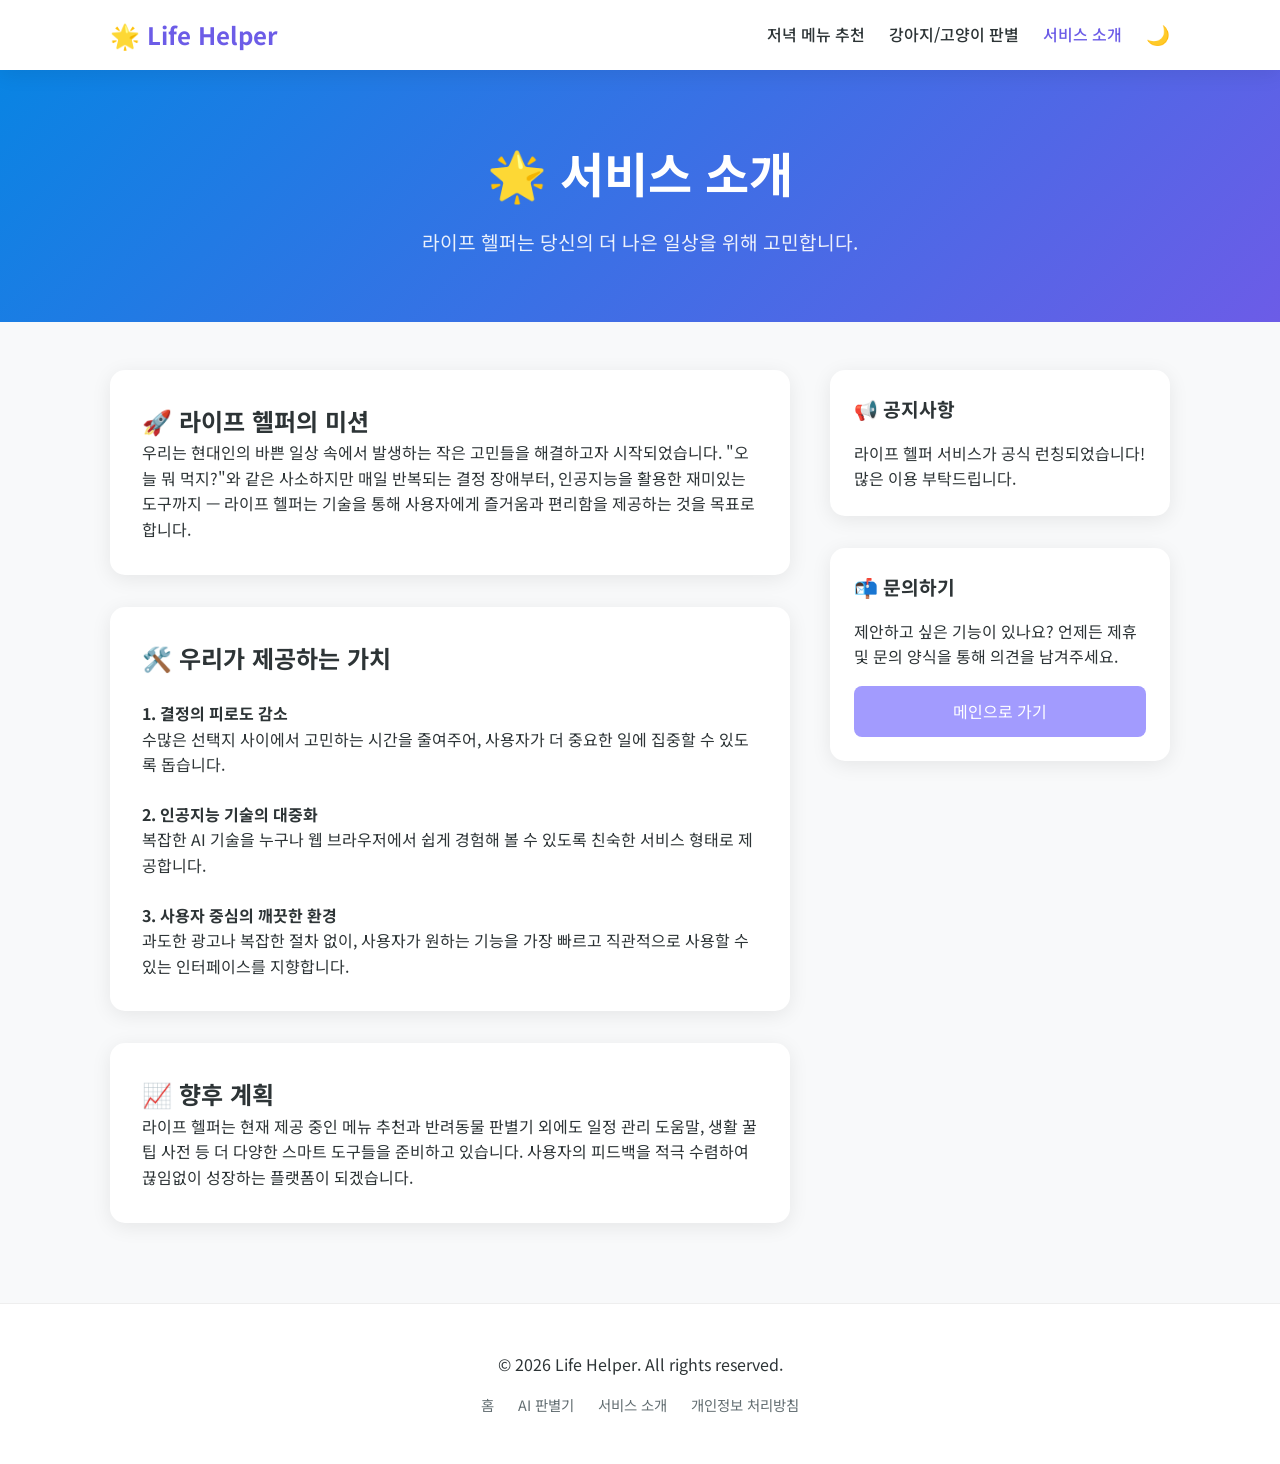
==== about.html @ 5527e01b "feat: add About Us page and update navigation for better credibility" ====
<!DOCTYPE html>
<html lang="ko">
<head>
    <meta charset="UTF-8">
    <meta name="viewport" content="width=device-width, initial-scale=1.0">
    <title>서비스 소개 - 라이프 헬퍼</title>
    <link rel="stylesheet" href="style.css">
    <link rel="preconnect" href="https://fonts.googleapis.com">
    <link rel="preconnect" href="https://fonts.gstatic.com" crossorigin>
    <link href="https://fonts.googleapis.com/css2?family=Noto+Sans+KR:wght@400;500;700&display=swap" rel="stylesheet">
    <!-- Google AdSense -->
    <meta name="google-adsense-account" content="ca-pub-1134948203088944">
    <script async src="https://pagead2.googlesyndication.com/pagead/js/adsbygoogle.js?client=ca-pub-1134948203088944"
     crossorigin="anonymous"></script>
</head>
<body>
    <nav class="navbar">
        <div class="nav-container">
            <a href="index.html" class="nav-logo">🌟 Life Helper</a>
            <div class="nav-links">
                <a href="index.html">저녁 메뉴 추천</a>
                <a href="pet-classifier.html">강아지/고양이 판별</a>
                <a href="about.html" class="active">서비스 소개</a>
                <button id="theme-btn" class="theme-toggle">🌙</button>
            </div>
        </div>
    </nav>

    <div class="hero-section" style="background: linear-gradient(135deg, #0984e3, #6c5ce7);">
        <div class="hero-content">
            <h1>🌟 서비스 소개</h1>
            <p>라이프 헬퍼는 당신의 더 나은 일상을 위해 고민합니다.</p>
        </div>
    </div>

    <div class="container">
        <main class="main-content">
            <section class="article-card">
                <h2>🚀 라이프 헬퍼의 미션</h2>
                <p>우리는 현대인의 바쁜 일상 속에서 발생하는 작은 고민들을 해결하고자 시작되었습니다. "오늘 뭐 먹지?"와 같은 사소하지만 매일 반복되는 결정 장애부터, 인공지능을 활용한 재미있는 도구까지 — 라이프 헬퍼는 기술을 통해 사용자에게 즐거움과 편리함을 제공하는 것을 목표로 합니다.</p>
            </section>

            <section class="article-card" style="margin-top: 2rem;">
                <h2>🛠️ 우리가 제공하는 가치</h2>
                <div style="margin-top: 1.5rem;">
                    <h4>1. 결정의 피로도 감소</h4>
                    <p>수많은 선택지 사이에서 고민하는 시간을 줄여주어, 사용자가 더 중요한 일에 집중할 수 있도록 돕습니다.</p>
                </div>
                <div style="margin-top: 1.5rem;">
                    <h4>2. 인공지능 기술의 대중화</h4>
                    <p>복잡한 AI 기술을 누구나 웹 브라우저에서 쉽게 경험해 볼 수 있도록 친숙한 서비스 형태로 제공합니다.</p>
                </div>
                <div style="margin-top: 1.5rem;">
                    <h4>3. 사용자 중심의 깨끗한 환경</h4>
                    <p>과도한 광고나 복잡한 절차 없이, 사용자가 원하는 기능을 가장 빠르고 직관적으로 사용할 수 있는 인터페이스를 지향합니다.</p>
                </div>
            </section>

            <section class="article-card" style="margin-top: 2rem;">
                <h2>📈 향후 계획</h2>
                <p>라이프 헬퍼는 현재 제공 중인 메뉴 추천과 반려동물 판별기 외에도 일정 관리 도움말, 생활 꿀팁 사전 등 더 다양한 스마트 도구들을 준비하고 있습니다. 사용자의 피드백을 적극 수렴하여 끊임없이 성장하는 플랫폼이 되겠습니다.</p>
            </section>
        </main>

        <aside class="sidebar">
            <div class="sidebar-card">
                <h3>📢 공지사항</h3>
                <p>라이프 헬퍼 서비스가 공식 런칭되었습니다! 많은 이용 부탁드립니다.</p>
            </div>
            <div class="sidebar-card">
                <h3>📬 문의하기</h3>
                <p>제안하고 싶은 기능이 있나요? 언제든 제휴 및 문의 양식을 통해 의견을 남겨주세요.</p>
                <a href="index.html" class="link-btn">메인으로 가기</a>
            </div>
        </aside>
    </div>

    <footer class="site-footer">
        <div class="footer-content">
            <p>&copy; 2026 Life Helper. All rights reserved.</p>
            <div class="footer-links">
                <a href="index.html">홈</a>
                <a href="pet-classifier.html">AI 판별기</a>
                <a href="about.html">서비스 소개</a>
                <a href="privacy.html">개인정보 처리방침</a>
            </div>
        </div>
    </footer>

    <script src="main.js"></script>
</body>
</html>
---- style.css ----
:root {
    --primary-color: #6c5ce7;
    --secondary-color: #a29bfe;
    --accent-color: #ffeaa7;
    --bg-color: #f8f9fa;
    --card-bg: #ffffff;
    --text-main: #2d3436;
    --text-muted: #636e72;
    --nav-bg: #ffffff;
    --shadow: 0 4px 20px rgba(0, 0, 0, 0.08);
    --transition: all 0.3s ease;
}

body.dark-mode {
    --bg-color: #1a1a2e;
    --card-bg: #16213e;
    --text-main: #e9ecef;
    --text-muted: #ced4da;
    --nav-bg: #1a1a2e;
    --shadow: 0 4px 20px rgba(0, 0, 0, 0.3);
}

* { box-sizing: border-box; margin: 0; padding: 0; }

body {
    font-family: 'Noto Sans KR', sans-serif;
    background-color: var(--bg-color);
    color: var(--text-main);
    line-height: 1.6;
    transition: var(--transition);
}

/* Navbar */
.navbar {
    background-color: var(--nav-bg);
    padding: 1rem 0;
    position: sticky;
    top: 0;
    z-index: 1000;
    box-shadow: var(--shadow);
}

.nav-container {
    max-width: 1100px;
    margin: 0 auto;
    display: flex;
    justify-content: space-between;
    align-items: center;
    padding: 0 20px;
}

.nav-logo {
    font-size: 1.5rem;
    font-weight: 700;
    text-decoration: none;
    color: var(--primary-color);
}

.nav-links {
    display: flex;
    gap: 1.5rem;
    align-items: center;
}

.nav-links a {
    text-decoration: none;
    color: var(--text-main);
    font-weight: 500;
    transition: var(--transition);
}

.nav-links a.active, .nav-links a:hover {
    color: var(--primary-color);
}

.theme-toggle {
    background: none;
    border: none;
    font-size: 1.2rem;
    cursor: pointer;
}

/* Hero Section */
.hero-section {
    background: linear-gradient(135deg, var(--primary-color), var(--secondary-color));
    color: white;
    padding: 4rem 1rem;
    text-align: center;
}

.hero-content h1 { font-size: 3rem; margin-bottom: 1rem; }
.hero-content p { font-size: 1.2rem; opacity: 0.9; }

.hero-stats {
    display: flex;
    justify-content: center;
    gap: 2rem;
    margin-top: 2rem;
}

.hero-stats span {
    background: rgba(255, 255, 255, 0.2);
    padding: 0.5rem 1rem;
    border-radius: 20px;
    font-size: 0.9rem;
}

/* Layout */
.container {
    max-width: 1100px;
    margin: 3rem auto;
    display: grid;
    grid-template-columns: 2fr 1fr;
    gap: 2.5rem;
    padding: 0 20px;
}

/* Tool Section */
.result-card {
    background: var(--card-bg);
    padding: 3rem;
    border-radius: 20px;
    box-shadow: var(--shadow);
    text-align: center;
    margin-bottom: 2rem;
    border: 2px dashed var(--secondary-color);
}

#recommend-btn {
    width: 100%;
    padding: 1.2rem;
    font-size: 1.2rem;
    font-weight: 700;
    background: var(--primary-color);
    color: white;
    border: none;
    border-radius: 15px;
    cursor: pointer;
    box-shadow: 0 4px 15px rgba(108, 92, 231, 0.3);
    transition: var(--transition);
}

#recommend-btn:hover { transform: translateY(-3px); opacity: 0.9; }

/* Article & FAQ */
.info-articles {
    margin-top: 4rem;
    display: grid;
    gap: 2rem;
}

.article-card {
    background: var(--card-bg);
    padding: 2rem;
    border-radius: 15px;
    box-shadow: var(--shadow);
}

.article-card h3 { color: var(--primary-color); margin-bottom: 1rem; }

.faq-section { margin-top: 4rem; }
.faq-section h2 { margin-bottom: 2rem; border-left: 5px solid var(--primary-color); padding-left: 15px; }

.faq-item { margin-bottom: 1.5rem; }
.faq-item h4 { margin-bottom: 0.5rem; color: var(--primary-color); }

/* Sidebar */
.sidebar-card {
    background: var(--card-bg);
    padding: 1.5rem;
    border-radius: 15px;
    box-shadow: var(--shadow);
    margin-bottom: 2rem;
}

.sidebar-card h3 { margin-bottom: 1rem; font-size: 1.2rem; }

.contact-form { display: flex; flex-direction: column; gap: 1rem; }
.contact-form input, .contact-form textarea {
    padding: 0.8rem;
    border: 1px solid #ddd;
    border-radius: 8px;
    background: var(--bg-color);
    color: var(--text-main);
}

.submit-btn {
    padding: 0.8rem;
    background: var(--text-main);
    color: var(--card-bg);
    border: none;
    border-radius: 8px;
    cursor: pointer;
}

.link-btn {
    display: block;
    text-align: center;
    padding: 0.8rem;
    background: var(--secondary-color);
    color: white;
    text-decoration: none;
    border-radius: 8px;
    margin-top: 1rem;
}

/* Footer */
.site-footer {
    background: var(--nav-bg);
    padding: 3rem 0;
    margin-top: 5rem;
    border-top: 1px solid #eee;
}

.footer-content {
    max-width: 1100px;
    margin: 0 auto;
    text-align: center;
    padding: 0 20px;
}

.footer-links { margin-top: 1rem; display: flex; justify-content: center; gap: 1.5rem; }
.footer-links a { text-decoration: none; color: var(--text-muted); font-size: 0.9rem; }

/* Responsive */
@media (max-width: 850px) {
    .container { grid-template-columns: 1fr; }
    .hero-content h1 { font-size: 2.2rem; }
}

.comments-container {
    max-width: 1100px;
    margin: 3rem auto;
    padding: 0 20px;
}
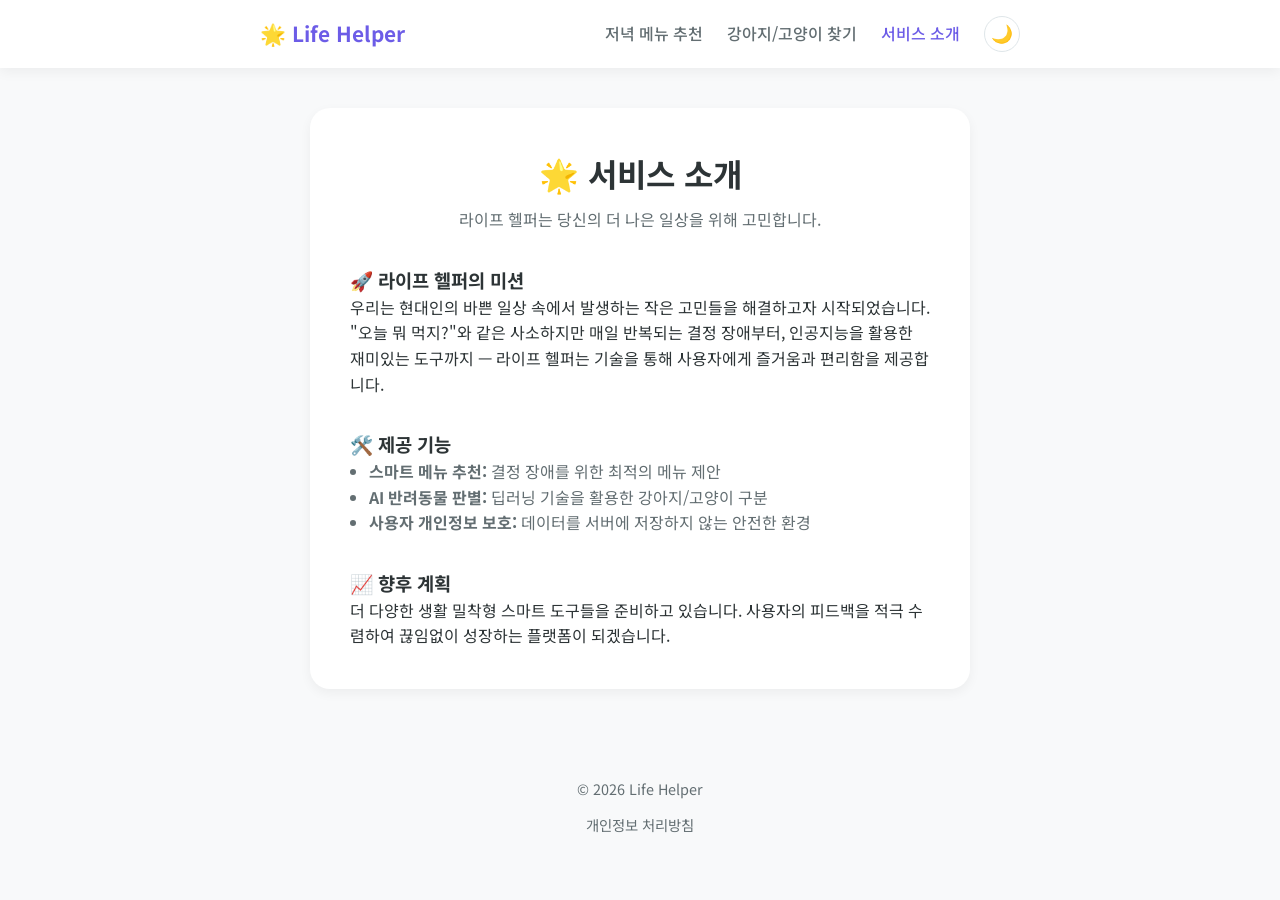
==== commit 095223cf: "style: revamp contact form and unify theme toggle icons across all pages" ====
--- a/about.html
+++ b/about.html
@@ -3,11 +3,11 @@
 <head>
     <meta charset="UTF-8">
     <meta name="viewport" content="width=device-width, initial-scale=1.0">
-    <title>서비스 소개 - 라이프 헬퍼</title>
+    <title>서비스 소개 - Life Helper</title>
     <link rel="stylesheet" href="style.css">
     <link rel="preconnect" href="https://fonts.googleapis.com">
     <link rel="preconnect" href="https://fonts.gstatic.com" crossorigin>
-    <link href="https://fonts.googleapis.com/css2?family=Noto+Sans+KR:wght@400;500;700&display=swap" rel="stylesheet">
+    <link href="https://fonts.googleapis.com/css2?family=Noto+Sans+KR:wght@400;700&display=swap" rel="stylesheet">
     <!-- Google AdSense -->
     <meta name="google-adsense-account" content="ca-pub-1134948203088944">
     <script async src="https://pagead2.googlesyndication.com/pagead/js/adsbygoogle.js?client=ca-pub-1134948203088944"
@@ -19,71 +19,39 @@
             <a href="index.html" class="nav-logo">🌟 Life Helper</a>
             <div class="nav-links">
                 <a href="index.html">저녁 메뉴 추천</a>
-                <a href="pet-classifier.html">강아지/고양이 판별</a>
+                <a href="pet-classifier.html">강아지/고양이 찾기</a>
                 <a href="about.html" class="active">서비스 소개</a>
                 <button id="theme-btn" class="theme-toggle">🌙</button>
             </div>
         </div>
     </nav>
 
-    <div class="hero-section" style="background: linear-gradient(135deg, #0984e3, #6c5ce7);">
-        <div class="hero-content">
+    <div class="container">
+        <section class="section-card">
             <h1>🌟 서비스 소개</h1>
-            <p>라이프 헬퍼는 당신의 더 나은 일상을 위해 고민합니다.</p>
-        </div>
-    </div>
+            <p class="subtitle">라이프 헬퍼는 당신의 더 나은 일상을 위해 고민합니다.</p>
+            
+            <div style="text-align: left; margin-top: 2rem;">
+                <h3 style="text-align: left;">🚀 라이프 헬퍼의 미션</h3>
+                <p style="text-align: left; margin-bottom: 2rem;">우리는 현대인의 바쁜 일상 속에서 발생하는 작은 고민들을 해결하고자 시작되었습니다. "오늘 뭐 먹지?"와 같은 사소하지만 매일 반복되는 결정 장애부터, 인공지능을 활용한 재미있는 도구까지 — 라이프 헬퍼는 기술을 통해 사용자에게 즐거움과 편리함을 제공합니다.</p>
 
-    <div class="container">
-        <main class="main-content">
-            <section class="article-card">
-                <h2>🚀 라이프 헬퍼의 미션</h2>
-                <p>우리는 현대인의 바쁜 일상 속에서 발생하는 작은 고민들을 해결하고자 시작되었습니다. "오늘 뭐 먹지?"와 같은 사소하지만 매일 반복되는 결정 장애부터, 인공지능을 활용한 재미있는 도구까지 — 라이프 헬퍼는 기술을 통해 사용자에게 즐거움과 편리함을 제공하는 것을 목표로 합니다.</p>
-            </section>
+                <h3 style="text-align: left;">🛠️ 제공 기능</h3>
+                <ul style="margin-bottom: 2rem; padding-left: 1.2rem; color: var(--text-muted);">
+                    <li><strong>스마트 메뉴 추천:</strong> 결정 장애를 위한 최적의 메뉴 제안</li>
+                    <li><strong>AI 반려동물 판별:</strong> 딥러닝 기술을 활용한 강아지/고양이 구분</li>
+                    <li><strong>사용자 개인정보 보호:</strong> 데이터를 서버에 저장하지 않는 안전한 환경</li>
+                </ul>
 
-            <section class="article-card" style="margin-top: 2rem;">
-                <h2>🛠️ 우리가 제공하는 가치</h2>
-                <div style="margin-top: 1.5rem;">
-                    <h4>1. 결정의 피로도 감소</h4>
-                    <p>수많은 선택지 사이에서 고민하는 시간을 줄여주어, 사용자가 더 중요한 일에 집중할 수 있도록 돕습니다.</p>
-                </div>
-                <div style="margin-top: 1.5rem;">
-                    <h4>2. 인공지능 기술의 대중화</h4>
-                    <p>복잡한 AI 기술을 누구나 웹 브라우저에서 쉽게 경험해 볼 수 있도록 친숙한 서비스 형태로 제공합니다.</p>
-                </div>
-                <div style="margin-top: 1.5rem;">
-                    <h4>3. 사용자 중심의 깨끗한 환경</h4>
-                    <p>과도한 광고나 복잡한 절차 없이, 사용자가 원하는 기능을 가장 빠르고 직관적으로 사용할 수 있는 인터페이스를 지향합니다.</p>
-                </div>
-            </section>
-
-            <section class="article-card" style="margin-top: 2rem;">
-                <h2>📈 향후 계획</h2>
-                <p>라이프 헬퍼는 현재 제공 중인 메뉴 추천과 반려동물 판별기 외에도 일정 관리 도움말, 생활 꿀팁 사전 등 더 다양한 스마트 도구들을 준비하고 있습니다. 사용자의 피드백을 적극 수렴하여 끊임없이 성장하는 플랫폼이 되겠습니다.</p>
-            </section>
-        </main>
-
-        <aside class="sidebar">
-            <div class="sidebar-card">
-                <h3>📢 공지사항</h3>
-                <p>라이프 헬퍼 서비스가 공식 런칭되었습니다! 많은 이용 부탁드립니다.</p>
+                <h3 style="text-align: left;">📈 향후 계획</h3>
+                <p style="text-align: left;">더 다양한 생활 밀착형 스마트 도구들을 준비하고 있습니다. 사용자의 피드백을 적극 수렴하여 끊임없이 성장하는 플랫폼이 되겠습니다.</p>
             </div>
-            <div class="sidebar-card">
-                <h3>📬 문의하기</h3>
-                <p>제안하고 싶은 기능이 있나요? 언제든 제휴 및 문의 양식을 통해 의견을 남겨주세요.</p>
-                <a href="index.html" class="link-btn">메인으로 가기</a>
-            </div>
-        </aside>
+        </section>
     </div>
 
     <footer class="site-footer">
-        <div class="footer-content">
-            <p>&copy; 2026 Life Helper. All rights reserved.</p>
-            <div class="footer-links">
-                <a href="index.html">홈</a>
-                <a href="pet-classifier.html">AI 판별기</a>
-                <a href="about.html">서비스 소개</a>
-                <a href="privacy.html">개인정보 처리방침</a>
-            </div>
+        <p>&copy; 2026 Life Helper</p>
+        <div class="footer-links">
+            <a href="privacy.html">개인정보 처리방침</a>
         </div>
     </footer>
 
--- a/style.css
+++ b/style.css
@@ -1,23 +1,22 @@
 :root {
     --primary-color: #6c5ce7;
-    --secondary-color: #a29bfe;
-    --accent-color: #ffeaa7;
+    --primary-hover: #5849c4;
     --bg-color: #f8f9fa;
     --card-bg: #ffffff;
     --text-main: #2d3436;
     --text-muted: #636e72;
-    --nav-bg: #ffffff;
-    --shadow: 0 4px 20px rgba(0, 0, 0, 0.08);
-    --transition: all 0.3s ease;
+    --input-border: #dfe6e9;
+    --shadow: 0 4px 12px rgba(0, 0, 0, 0.05);
+    --transition: all 0.3s cubic-bezier(0.4, 0, 0.2, 1);
 }
 
 body.dark-mode {
-    --bg-color: #1a1a2e;
-    --card-bg: #16213e;
-    --text-main: #e9ecef;
-    --text-muted: #ced4da;
-    --nav-bg: #1a1a2e;
-    --shadow: 0 4px 20px rgba(0, 0, 0, 0.3);
+    --bg-color: #121212;
+    --card-bg: #1e1e1e;
+    --text-main: #f1f2f6;
+    --text-muted: #a4b0be;
+    --input-border: #2f3542;
+    --shadow: 0 4px 12px rgba(0, 0, 0, 0.3);
 }
 
 * { box-sizing: border-box; margin: 0; padding: 0; }
@@ -27,12 +26,12 @@
     background-color: var(--bg-color);
     color: var(--text-main);
     line-height: 1.6;
-    transition: var(--transition);
+    transition: background-color 0.3s ease, color 0.3s ease;
 }
 
-/* Navbar */
+/* 네비게이션 */
 .navbar {
-    background-color: var(--nav-bg);
+    background-color: var(--card-bg);
     padding: 1rem 0;
     position: sticky;
     top: 0;
@@ -41,7 +40,7 @@
 }
 
 .nav-container {
-    max-width: 1100px;
+    max-width: 800px;
     margin: 0 auto;
     display: flex;
     justify-content: space-between;
@@ -49,187 +48,112 @@
     padding: 0 20px;
 }
 
-.nav-logo {
-    font-size: 1.5rem;
-    font-weight: 700;
-    text-decoration: none;
-    color: var(--primary-color);
+.nav-logo { font-weight: 700; text-decoration: none; color: var(--primary-color); font-size: 1.3rem; }
+.nav-links { display: flex; gap: 1.5rem; align-items: center; }
+.nav-links a { text-decoration: none; color: var(--text-muted); font-weight: 500; transition: var(--transition); }
+.nav-links a.active, .nav-links a:hover { color: var(--primary-color); }
+
+.theme-toggle { 
+    background: none; 
+    border: 1px solid var(--input-border); 
+    border-radius: 50%;
+    width: 36px;
+    height: 36px;
+    cursor: pointer; 
+    font-size: 1.1rem; 
+    display: flex;
+    align-items: center;
+    justify-content: center;
+    transition: var(--transition);
+}
+.theme-toggle:hover { background-color: var(--bg-color); }
+
+/* 중앙 집중형 레이아웃 */
+.container {
+    max-width: 700px;
+    margin: 2.5rem auto;
+    padding: 0 20px;
 }
 
-.nav-links {
-    display: flex;
-    gap: 1.5rem;
-    align-items: center;
-}
-
-.nav-links a {
-    text-decoration: none;
-    color: var(--text-main);
-    font-weight: 500;
+.section-card {
+    background: var(--card-bg);
+    padding: 2.5rem;
+    border-radius: 20px;
+    box-shadow: var(--shadow);
+    margin-bottom: 2rem;
     transition: var(--transition);
 }
 
-.nav-links a.active, .nav-links a:hover {
-    color: var(--primary-color);
+h1 { font-size: 2rem; margin-bottom: 0.5rem; text-align: center; }
+.subtitle { color: var(--text-muted); text-align: center; margin-bottom: 2rem; font-size: 1rem; }
+
+/* 문의 폼 개편 */
+.contact-form {
+    display: flex;
+    flex-direction: column;
+    gap: 1.2rem;
+    margin-top: 1rem;
 }
 
-.theme-toggle {
-    background: none;
-    border: none;
-    font-size: 1.2rem;
-    cursor: pointer;
+.form-group {
+    display: flex;
+    flex-direction: column;
+    gap: 0.5rem;
 }
 
-/* Hero Section */
-.hero-section {
-    background: linear-gradient(135deg, var(--primary-color), var(--secondary-color));
-    color: white;
-    padding: 4rem 1rem;
-    text-align: center;
+.form-group label {
+    font-size: 0.9rem;
+    font-weight: 700;
+    color: var(--text-main);
 }
 
-.hero-content h1 { font-size: 3rem; margin-bottom: 1rem; }
-.hero-content p { font-size: 1.2rem; opacity: 0.9; }
-
-.hero-stats {
-    display: flex;
-    justify-content: center;
-    gap: 2rem;
-    margin-top: 2rem;
+.contact-form input, .contact-form textarea {
+    padding: 1rem;
+    border: 1px solid var(--input-border);
+    border-radius: 12px;
+    background: var(--bg-color);
+    color: var(--text-main);
+    font-family: inherit;
+    font-size: 0.95rem;
+    transition: var(--transition);
 }
 
-.hero-stats span {
-    background: rgba(255, 255, 255, 0.2);
-    padding: 0.5rem 1rem;
-    border-radius: 20px;
+.contact-form input:focus, .contact-form textarea:focus {
+    outline: none;
+    border-color: var(--primary-color);
+    background: var(--card-bg);
+}
+
+.submit-btn {
+    padding: 1.1rem;
+    background: var(--primary-color);
+    color: white;
+    border: none;
+    border-radius: 12px;
+    font-weight: 700;
+    font-size: 1.05rem;
+    cursor: pointer;
+    transition: var(--transition);
+    margin-top: 0.5rem;
+}
+
+.submit-btn:hover { background: var(--primary-hover); transform: translateY(-2px); }
+
+/* 푸터 */
+.site-footer {
+    text-align: center;
+    padding: 3rem 0;
+    color: var(--text-muted);
     font-size: 0.9rem;
 }
 
-/* Layout */
-.container {
-    max-width: 1100px;
-    margin: 3rem auto;
-    display: grid;
-    grid-template-columns: 2fr 1fr;
-    gap: 2.5rem;
-    padding: 0 20px;
+.footer-links { margin-top: 0.8rem; display: flex; justify-content: center; gap: 1.5rem; }
+.footer-links a { text-decoration: none; color: var(--text-muted); }
+.footer-links a:hover { color: var(--primary-color); }
+
+@media (max-width: 600px) {
+    .container { margin: 1.5rem auto; }
+    .section-card { padding: 1.5rem; }
+    .nav-links { gap: 1rem; }
+    .nav-links a { font-size: 0.85rem; }
 }
-
-/* Tool Section */
-.result-card {
-    background: var(--card-bg);
-    padding: 3rem;
-    border-radius: 20px;
-    box-shadow: var(--shadow);
-    text-align: center;
-    margin-bottom: 2rem;
-    border: 2px dashed var(--secondary-color);
-}
-
-#recommend-btn {
-    width: 100%;
-    padding: 1.2rem;
-    font-size: 1.2rem;
-    font-weight: 700;
-    background: var(--primary-color);
-    color: white;
-    border: none;
-    border-radius: 15px;
-    cursor: pointer;
-    box-shadow: 0 4px 15px rgba(108, 92, 231, 0.3);
-    transition: var(--transition);
-}
-
-#recommend-btn:hover { transform: translateY(-3px); opacity: 0.9; }
-
-/* Article & FAQ */
-.info-articles {
-    margin-top: 4rem;
-    display: grid;
-    gap: 2rem;
-}
-
-.article-card {
-    background: var(--card-bg);
-    padding: 2rem;
-    border-radius: 15px;
-    box-shadow: var(--shadow);
-}
-
-.article-card h3 { color: var(--primary-color); margin-bottom: 1rem; }
-
-.faq-section { margin-top: 4rem; }
-.faq-section h2 { margin-bottom: 2rem; border-left: 5px solid var(--primary-color); padding-left: 15px; }
-
-.faq-item { margin-bottom: 1.5rem; }
-.faq-item h4 { margin-bottom: 0.5rem; color: var(--primary-color); }
-
-/* Sidebar */
-.sidebar-card {
-    background: var(--card-bg);
-    padding: 1.5rem;
-    border-radius: 15px;
-    box-shadow: var(--shadow);
-    margin-bottom: 2rem;
-}
-
-.sidebar-card h3 { margin-bottom: 1rem; font-size: 1.2rem; }
-
-.contact-form { display: flex; flex-direction: column; gap: 1rem; }
-.contact-form input, .contact-form textarea {
-    padding: 0.8rem;
-    border: 1px solid #ddd;
-    border-radius: 8px;
-    background: var(--bg-color);
-    color: var(--text-main);
-}
-
-.submit-btn {
-    padding: 0.8rem;
-    background: var(--text-main);
-    color: var(--card-bg);
-    border: none;
-    border-radius: 8px;
-    cursor: pointer;
-}
-
-.link-btn {
-    display: block;
-    text-align: center;
-    padding: 0.8rem;
-    background: var(--secondary-color);
-    color: white;
-    text-decoration: none;
-    border-radius: 8px;
-    margin-top: 1rem;
-}
-
-/* Footer */
-.site-footer {
-    background: var(--nav-bg);
-    padding: 3rem 0;
-    margin-top: 5rem;
-    border-top: 1px solid #eee;
-}
-
-.footer-content {
-    max-width: 1100px;
-    margin: 0 auto;
-    text-align: center;
-    padding: 0 20px;
-}
-
-.footer-links { margin-top: 1rem; display: flex; justify-content: center; gap: 1.5rem; }
-.footer-links a { text-decoration: none; color: var(--text-muted); font-size: 0.9rem; }
-
-/* Responsive */
-@media (max-width: 850px) {
-    .container { grid-template-columns: 1fr; }
-    .hero-content h1 { font-size: 2.2rem; }
-}
-
-.comments-container {
-    max-width: 1100px;
-    margin: 3rem auto;
-    padding: 0 20px;
-}
